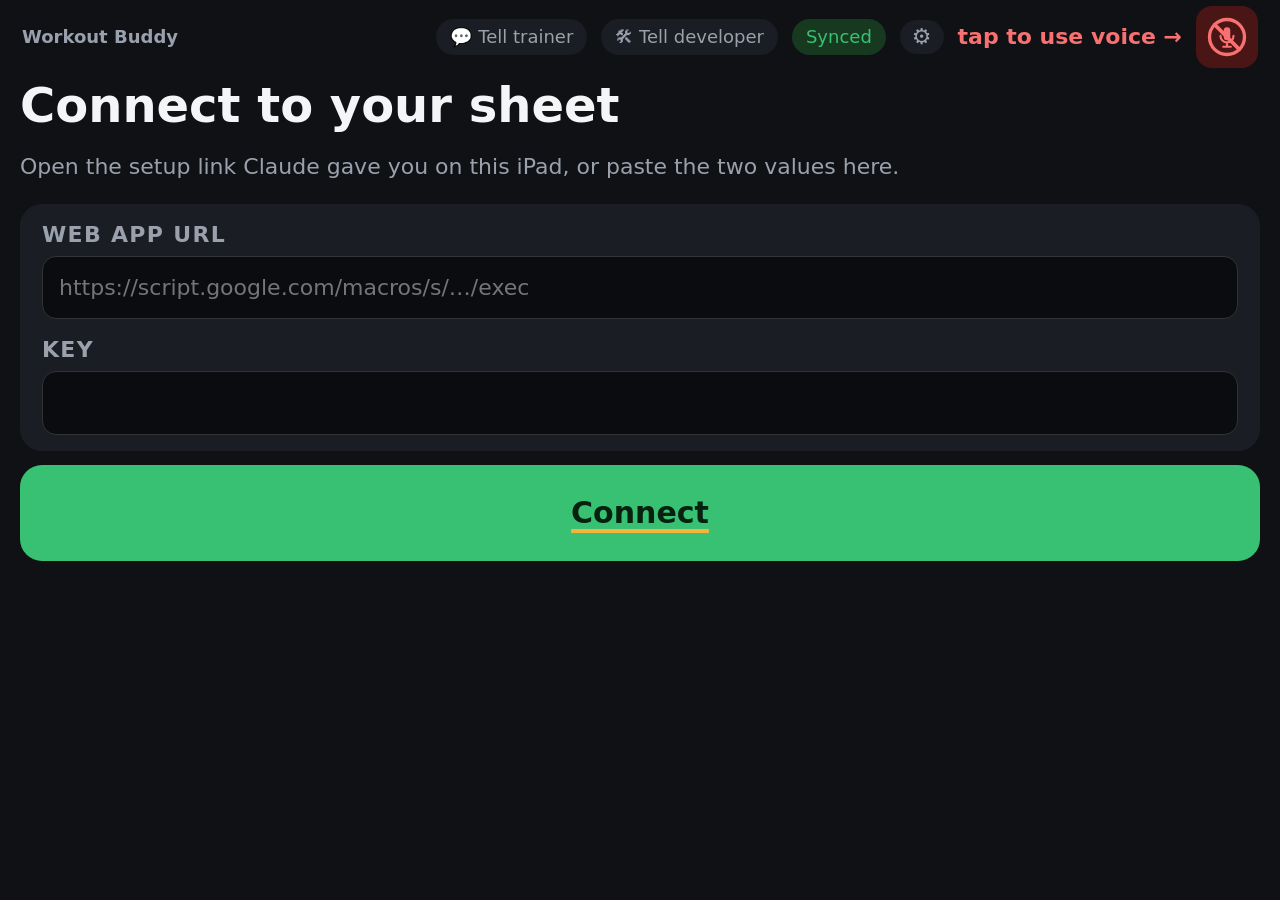
==== josh/index.html @ c3c75695 "Support Michelle: per-person pages, Feedback tab, people-aware sheet script - josh/ and michelle/ en" ====
<!DOCTYPE html>
<html lang="en">
<head>
<meta charset="utf-8">
<meta http-equiv="Cache-Control" content="no-cache, no-store, must-revalidate">
<meta http-equiv="Pragma" content="no-cache">
<meta name="viewport" content="width=device-width, initial-scale=1, viewport-fit=cover">
<meta name="apple-mobile-web-app-capable" content="yes">
<meta name="mobile-web-app-capable" content="yes">
<meta name="apple-mobile-web-app-status-bar-style" content="black-translucent">
<meta name="apple-mobile-web-app-title" content="Workout Buddy">
<title>Workout Buddy</title>
</head>
<body>
<div id="top"><b>Workout Buddy</b><span class="sp"></span><span id="noteT" class="pill">💬 Tell trainer</span><span id="noteD" class="pill">🛠 Tell developer</span><span id="sync" class="pill">…</span><span id="gear" class="pill" style="font-size:22px;padding:2px 12px;cursor:pointer">⚙️</span><span id="micLbl">tap to use voice →</span><div id="mic" class="off" title="Voice"></div></div>
<div id="noteBox" style="display:none;position:fixed;inset:0;background:rgba(0,0,0,.75);z-index:50;padding:40px"></div>
<div id="app"></div>
<div id="toast" class="toast"></div>
<script>window.WB_PERSON = 'Josh';</script>
<script>
// Always load the newest app files (never a cached copy)
(function () {
  var t = Date.now(), d = document;
  var css = d.createElement('link'); css.rel = 'stylesheet'; css.href = '../app.css?t=' + t; d.head.appendChild(css);
  var js = d.createElement('script'); js.src = '../app.js?t=' + t; d.body.appendChild(js);
})();
</script>
</body>
</html>
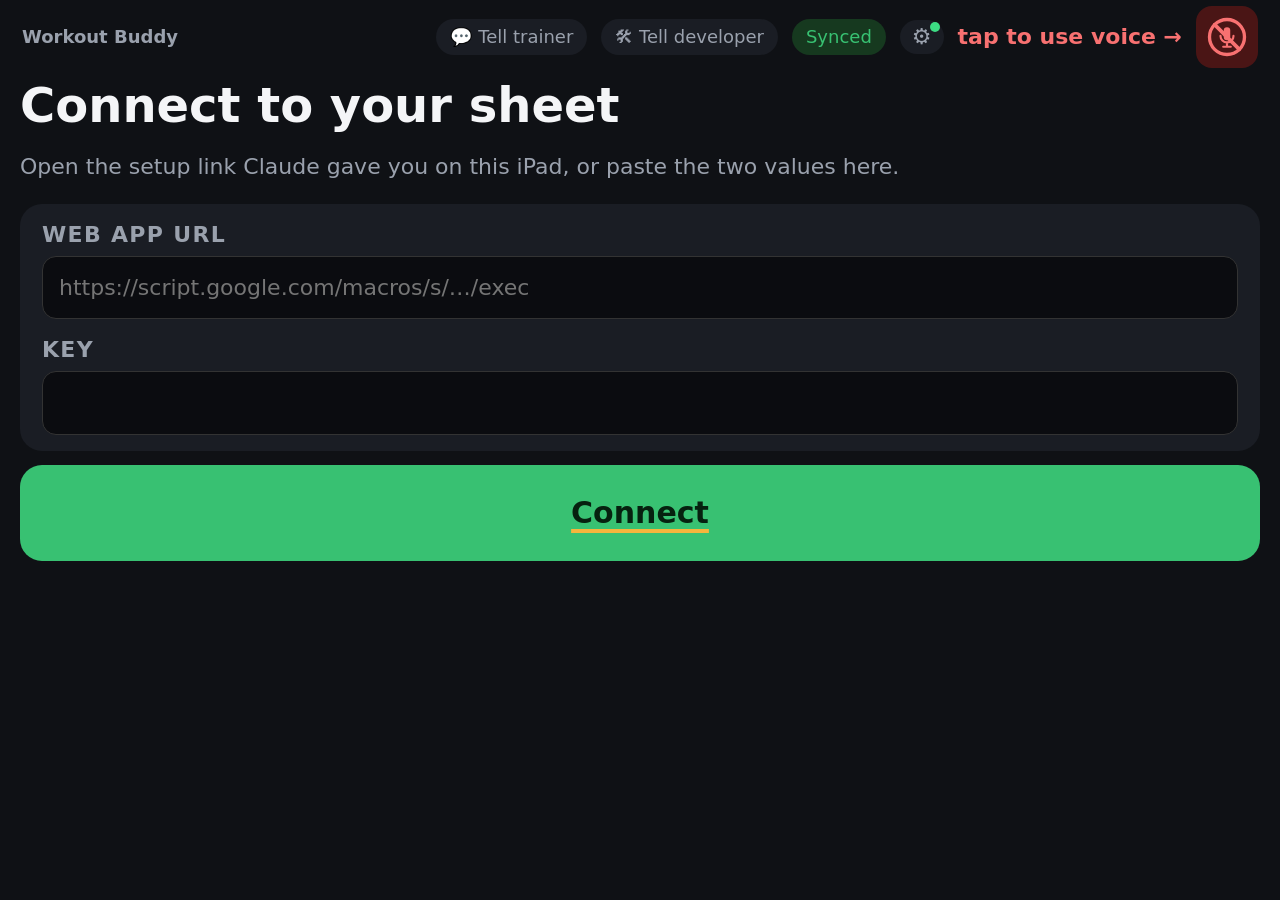
==== commit c47dfb07: "Security hardening: per-person keys, fail closed, tab allowlist, no-referrer, person guard Co-Author" ====
--- a/josh/index.html
+++ b/josh/index.html
@@ -2,6 +2,7 @@
 <html lang="en">
 <head>
 <meta charset="utf-8">
+<meta name="referrer" content="no-referrer">
 <meta http-equiv="Cache-Control" content="no-cache, no-store, must-revalidate">
 <meta http-equiv="Pragma" content="no-cache">
 <meta name="viewport" content="width=device-width, initial-scale=1, viewport-fit=cover">
